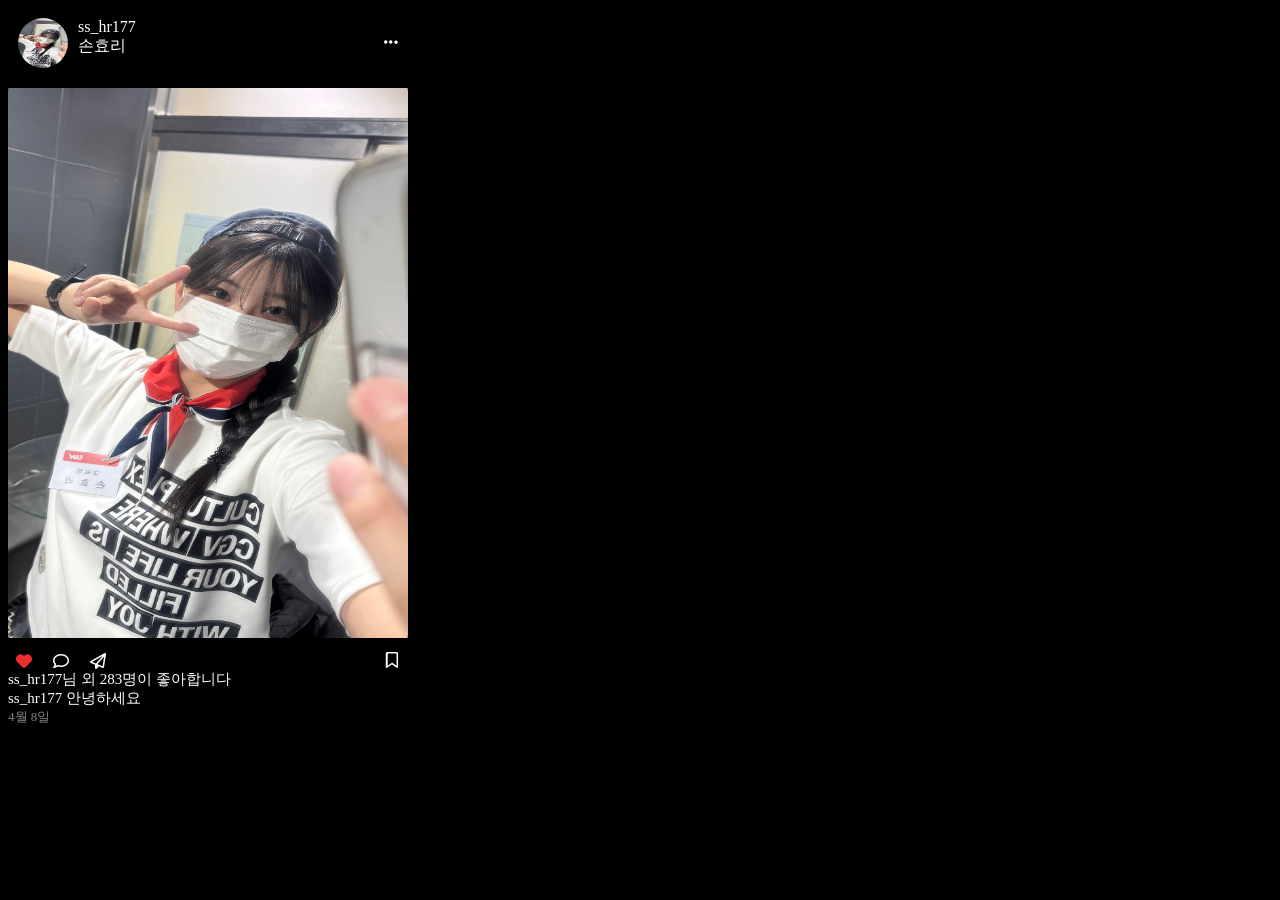
==== HW2/index.html @ 7ce6470c "2번과제" ====
<!DOCTYPE html>
<html lang="en">
<head>
    <meta charset="UTF-8">
    <meta name="viewport" content="width=device-width, initial-scale=1.0">
    <link rel="stylesheet" href="style.css">

    <link rel="stylesheet" href="https://cdnjs.cloudflare.com/ajax/libs/font-awesome/6.5.1/css/all.min.css">

    <title>멋사3주차과제</title>
</head>
<body>
    <div class="top_bar">
        <div class="profile">
            <img class="profile_image" src="images/profile.jpg" alt="프로필">
                <div class="name">
                    <span class="id">ss_hr177</span>
                    <span class="id_name">손효리</span>
                </div>
        </div>
        <div class="top_bar_icon">
            <i class="fa-solid fa-ellipsis" style="color: white;"></i>
        </div>
    </div>
    <div class="main">
        <img class="main_image" src="images/profile.jpg" alt="피드사진">
    </div>
    <div class="bottom_bar">
        <div class="state_bar">
            <div class="state_bar_state">
                <i class="fa-solid fa-heart" style="color: rgb(237, 46, 46);"></i>
                <i class="fa-regular fa-comment" style="color: white;"></i>
                <i class="fa-regular fa-paper-plane" style="color: white;"></i>
            </div>
            <div class="state_bar_bookmark">
                <i class="fa-regular fa-bookmark" style="color: white;"></i>
            </div>
        </div>
        <div class="content_bar">
            <span class="like_text">ss_hr177님 외 283명이 좋아합니다</span>
            <span class="caption">ss_hr177 안녕하세요</span>
            <span class="date">4월 8일</span>
        </div>
    </div>
</body>
</html>
---- HW2/style.css ----
.top_bar{
    width: 400px;
    display: flex;
    flex-direction: row;
    justify-content: space-between;
    align-items: center;
}

.profile{
    display: flex;
    flex-direction: row;
    justify-content: space-between;
}


.profile_image{
    margin: 10px;
    width: 50px;
    height: 50px;
    border-radius: 50%;
}

.id .id_name {
    font-size: 10px;
}
.top_bar_icon{
    margin-right: 10px;
}

body{
    background-color: black;
}

.name{
    color: white;
    display: flex;
    flex-direction: column;
    margin-top: 10px;
}

.main .main_image{
    width: 400px;
    height: 550px;
}

.main{
    margin-top: 10px;
    margin-bottom: 10px;
}

.content_bar{
    color: white;
}

.bottom_bar{
    color: white;
}

.state_bar{
    display: flex;
    flex-direction: row;
    justify-content: space-between;
    align-items: center;
    width: 400px;
}

.state_bar_state{
    margin-left: 8px;
    width: 90px;
    display: flex;
    flex-direction: row;
    justify-content: space-between;
}

.state_bar_bookmark{
    margin-right: 10px;
}

.content_bar{
    display: flex;
    flex-direction: column;
}

.like_text{
    font-size: 15px;
}

.caption{
    font-size: 15px;
}

.date{
    font-size: small;
    color: gray;
}
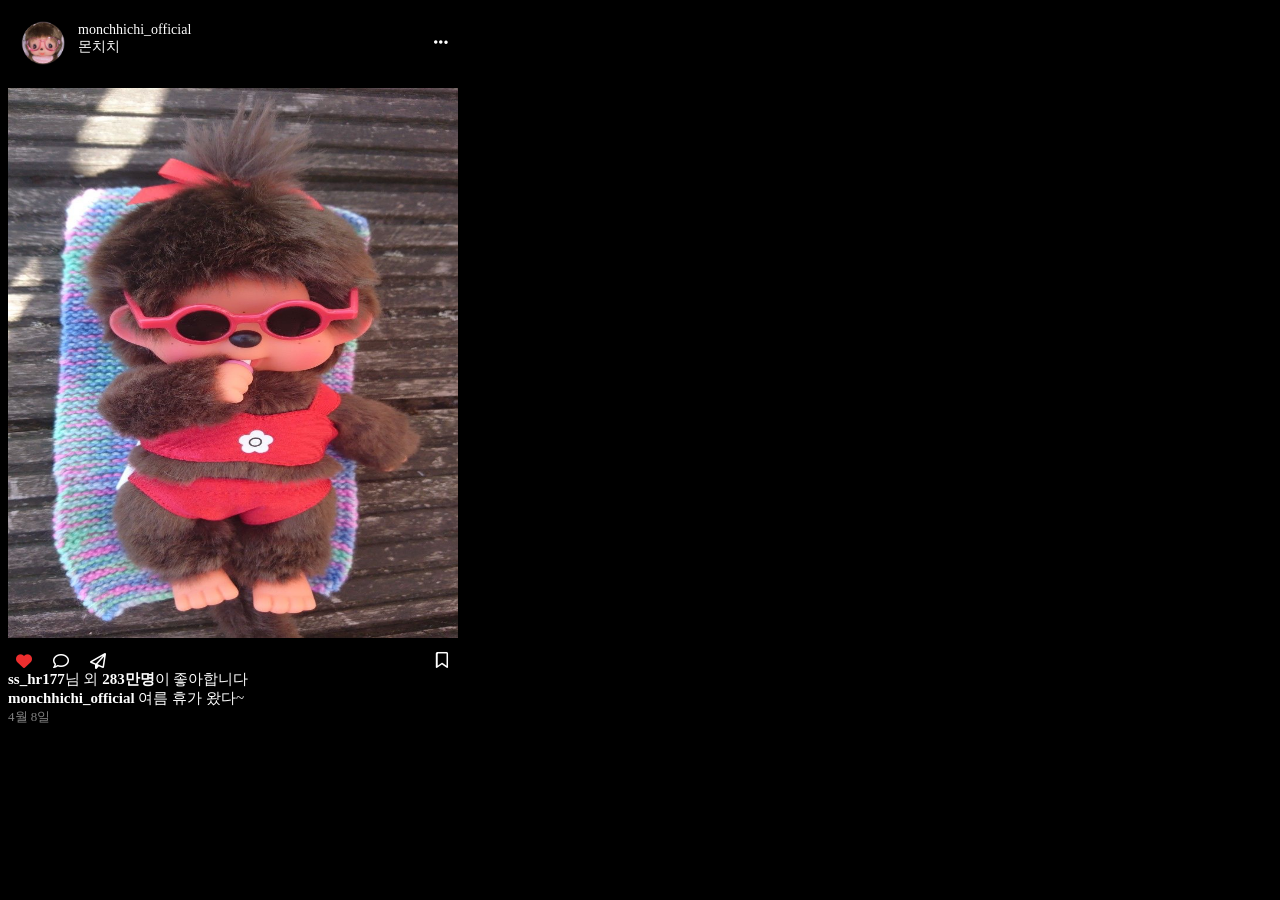
==== commit 6d064b67: "사진수정" ====
--- a/HW2/index.html
+++ b/HW2/index.html
@@ -14,8 +14,8 @@
         <div class="profile">
             <img class="profile_image" src="images/profile.jpg" alt="프로필">
                 <div class="name">
-                    <span class="id">ss_hr177</span>
-                    <span class="id_name">손효리</span>
+                    <span class="id">monchhichi_official</span>
+                    <span class="id_name">몬치치</span>
                 </div>
         </div>
         <div class="top_bar_icon">
@@ -23,7 +23,7 @@
         </div>
     </div>
     <div class="main">
-        <img class="main_image" src="images/profile.jpg" alt="피드사진">
+        <img class="main_image" src="images/main_image.jpg" alt="피드사진">
     </div>
     <div class="bottom_bar">
         <div class="state_bar">
@@ -37,8 +37,8 @@
             </div>
         </div>
         <div class="content_bar">
-            <span class="like_text">ss_hr177님 외 283명이 좋아합니다</span>
-            <span class="caption">ss_hr177 안녕하세요</span>
+            <span class="like_text"><strong>ss_hr177</strong>님 외 <strong>283만명</strong>이 좋아합니다</span>
+            <span class="caption"><strong>monchhichi_official</strong>  여름 휴가 왔다~</span>
             <span class="date">4월 8일</span>
         </div>
     </div>
--- a/HW2/style.css
+++ b/HW2/style.css
@@ -1,5 +1,5 @@
 .top_bar{
-    width: 400px;
+    width: 450px;
     display: flex;
     flex-direction: row;
     justify-content: space-between;
@@ -20,9 +20,6 @@
     border-radius: 50%;
 }
 
-.id .id_name {
-    font-size: 10px;
-}
 .top_bar_icon{
     margin-right: 10px;
 }
@@ -35,11 +32,12 @@
     color: white;
     display: flex;
     flex-direction: column;
-    margin-top: 10px;
+    margin-top: 14px;
+    font-size: 14px;
 }
 
 .main .main_image{
-    width: 400px;
+    width: 450px;
     height: 550px;
 }
 
@@ -61,7 +59,7 @@
     flex-direction: row;
     justify-content: space-between;
     align-items: center;
-    width: 400px;
+    width: 450px;
 }
 
 .state_bar_state{
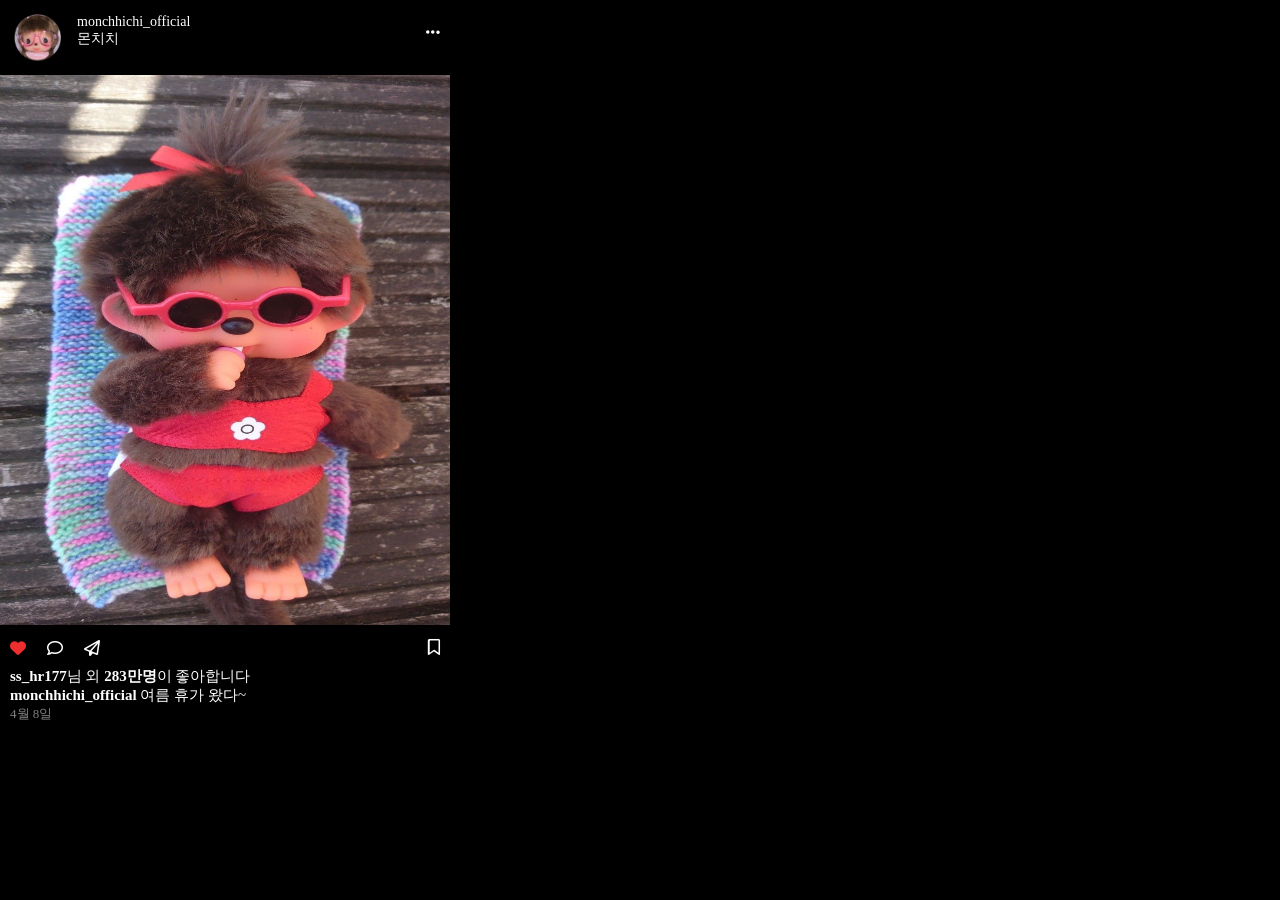
==== commit 777bc66d: "제목수정" ====
--- a/HW2/index.html
+++ b/HW2/index.html
@@ -7,7 +7,7 @@
 
     <link rel="stylesheet" href="https://cdnjs.cloudflare.com/ajax/libs/font-awesome/6.5.1/css/all.min.css">
 
-    <title>멋사3주차과제</title>
+    <title>멋사3주차과제_2번</title>
 </head>
 <body>
     <div class="top_bar">
--- a/HW2/style.css
+++ b/HW2/style.css
@@ -15,8 +15,10 @@
 
 .profile_image{
     margin: 10px;
-    width: 50px;
-    height: 50px;
+    margin-bottom: 0px;
+    margin-right: 12px;
+    width: 55px;
+    height: 55px;
     border-radius: 50%;
 }
 
@@ -26,6 +28,7 @@
 
 body{
     background-color: black;
+    margin: 0;
 }
 
 .name{
@@ -60,10 +63,11 @@
     justify-content: space-between;
     align-items: center;
     width: 450px;
+    margin-bottom: 10px;
 }
 
 .state_bar_state{
-    margin-left: 8px;
+    margin-left: 10px;
     width: 90px;
     display: flex;
     flex-direction: row;
@@ -75,6 +79,7 @@
 }
 
 .content_bar{
+    margin-left: 10px;
     display: flex;
     flex-direction: column;
 }
